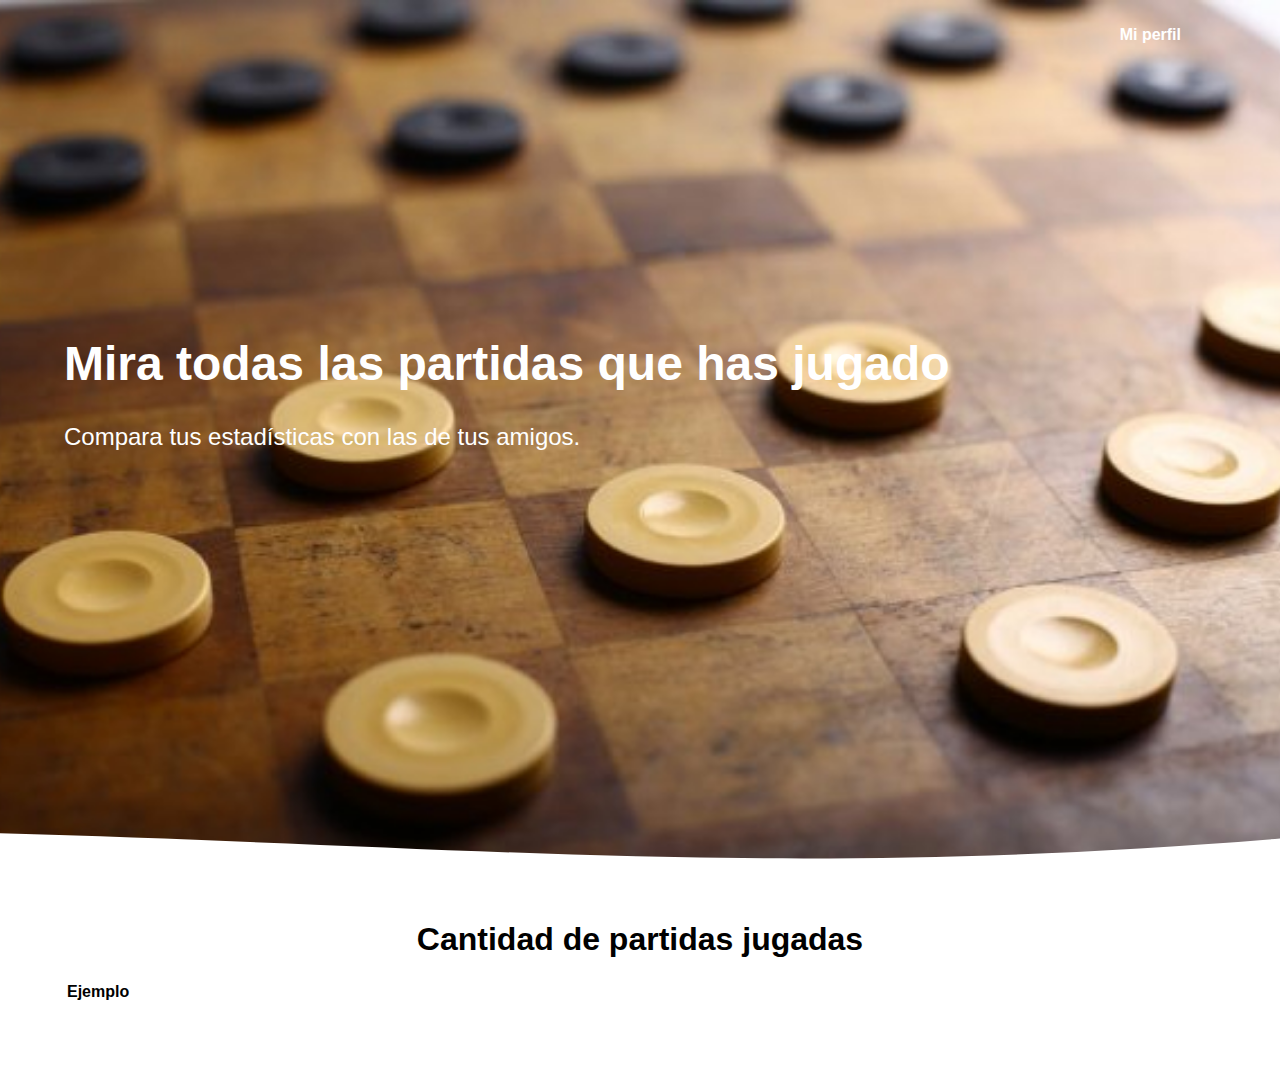
==== myAccount.html @ e55cd2cf "11/11/21" ====
<!DOCTYPE html>
<html lang="es">

<head>
    <meta charset="utf-8">
    <meta names="viewport" content="width=device-width, initial-scale=1.0">
    <meta http-equiv="x-UA-Compatible" content="ie=edge">
    <title>DAMAS PRUEBA</title>
    <link rel="shourt icon" href="assets/damajust1.png" type="image/x-icon">
    <link rel="stylesheet" href="css/normalize.css">
    <link rel="stylesheet" href="css/style.css">
</head>

<body>
    <header class="hero">
        <div class="container">
            <nav class="nav">
                <a href="#" class="nav__items">Mi perfil</a>
            </nav>
            <section class="hero__container">
                <div class="hero_text">
                    <h1 class="hero_title">
                        Mira todas las partidas que has jugado
                    </h1>
                    <h2 class="hero_subtitle">
                        Compara tus estadísticas con las de tus amigos.
                    </h2>
                </div>
            </section>
        </div>
        <div class="hero_wave" style="overflow: hidden;"><svg viewBox="0 0 500 150" preserveAspectRatio="none" style="height: 100%; width: 100%;"><path d="M0.00,49.98 C193.28,70.55 305.58,118.91 500.27,57.72 L500.00,150.00 L-14.95,154.44 Z" style="stroke: none; fill: #fff;"></path></svg></div>
    </header>

    <main>
        <section class="presentation container">
            <table>
                <h1>Cantidad de partidas jugadas</h1>
                <tr>
                    <th>Ejemplo</th>
                </tr>
            </table>
        </section>
    </main>

    <footer class="footer"></footer>
</body>

</html>
---- css/style.css ----
:root{
    --background: linear-gradient(135deg, #667eea7e 0% #764ba298 100%);
    --color-primary: #667eea;
    --color-secondary: #764ba2;
    --botono-padding: 20px 40px;
}

body{
    font-family: 'Raleway', sans-serif;
}

.container{
    width: 90%;
    margin: 0 auto;
    overflow: hidden;
    padding: 80px 0px;
    max-width: 1200px;
}

.subtitle{
    color: var(--color-primary);
    font-size: 2.5rem;
    margin-bottom: 35px;
}

.hero{
    height: 100vh;
    background-image: url('../assets/DAMAS_presentation.jpg');
    background-repeat: no-repeat;
    background-size: cover;
    background-attachment: fixed;
    background-position: center;
    position: relative;
}

.hero .container{
    padding: 0;
}

.nav{
    display: flex;
    justify-content: flex-end;
    height: 70px;
    align-items: center;
    font-weight: 700;
}

.nav__items{
    color: #fff;
    text-decoration: none;
    margin-right: 20px;
    padding: 10px 15px;
    font-weight: inherit;
}

.nav__items--1{
    border: 1px solid #fff;
}

.hero__container{
    display: flex;
    height: calc(100vh - 70px);
    align-items: center;
    color: #ffff;
}

.hero_text{
    width: 80%;
    margin-bottom: 200px;
}

.hero_title{
    font-size: 3.0rem;
}

.hero_subtitle{
    font-size: 1.5rem;
    font-weight: 300;
    margin: 15px 0;
}

.hero_play{
    display: inline-block;
    background: #fff;
    padding: var(--botono-padding);
    margin-top: 20px;
    color: var(--color-primary);
    text-decoration: none;
    border-radius: 40px;

}

.hero_wave{
    position: absolute;
    bottom: 0;
    left: 0;
    width: 100%;
    height: 100px;
}

/* About */

.presentation{
    padding-top: 0;
    text-align: center;
}

.presentation__image{
    width: 200px;
    height: 200px;
    border-radius: 30%;
    margin-bottom: 10px;
    object-fit: cover;
}
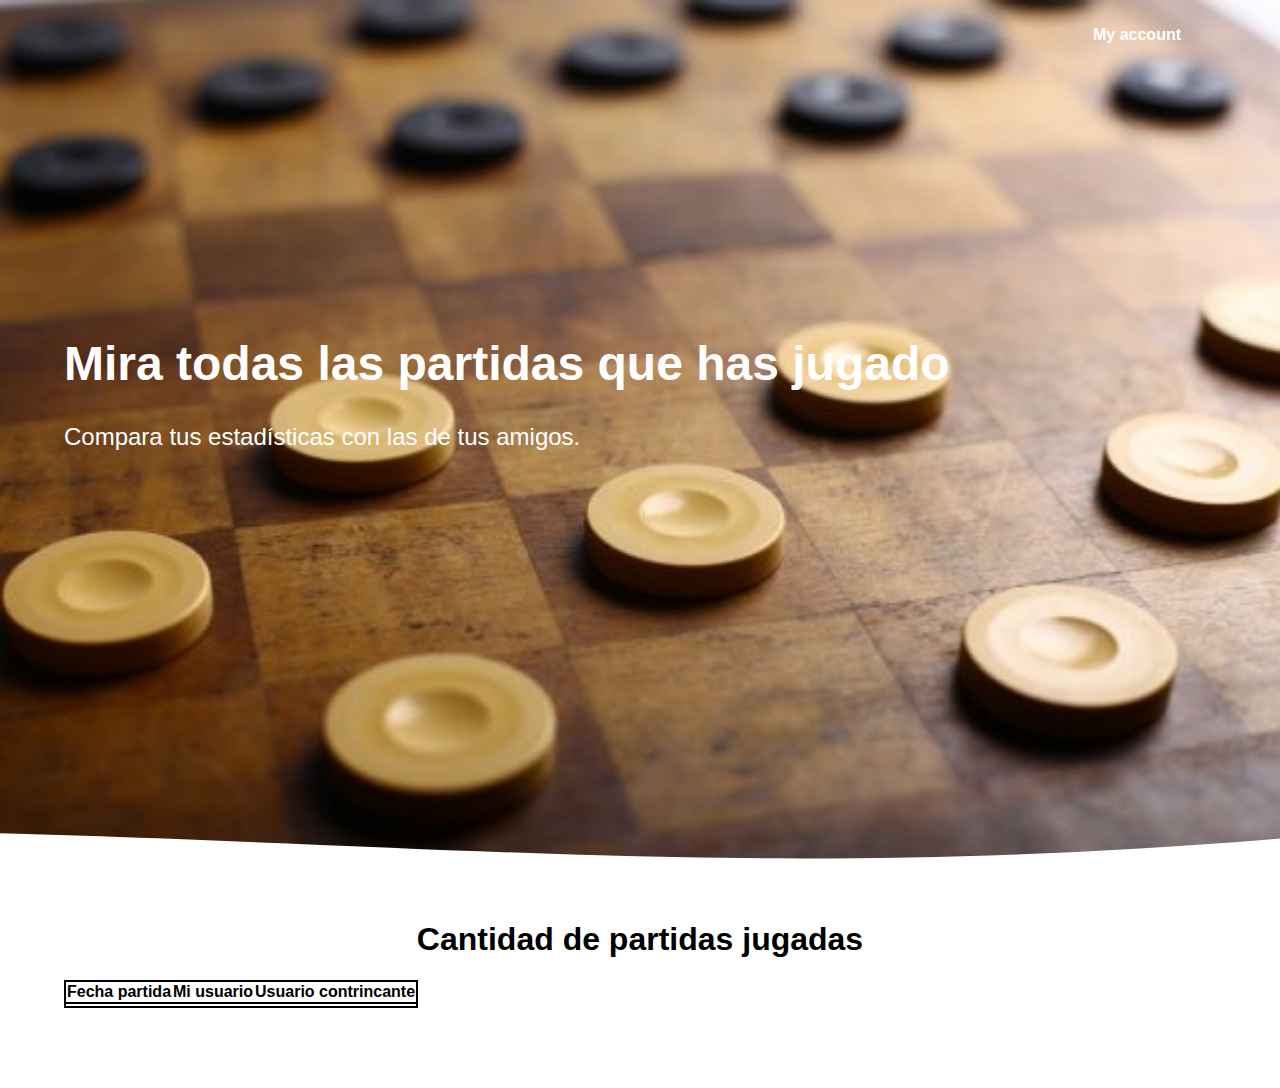
==== commit 989d8b3b: "Probando" ====
--- a/myAccount.html
+++ b/myAccount.html
@@ -15,7 +15,7 @@
     <header class="hero">
         <div class="container">
             <nav class="nav">
-                <a href="#" class="nav__items">Mi perfil</a>
+                <a href="#" class="nav__items">My account</a>
             </nav>
             <section class="hero__container">
                 <div class="hero_text">
@@ -33,10 +33,18 @@
 
     <main>
         <section class="presentation container">
-            <table>
+            <table style="border-collapse: collapse; border: 2px solid black; padding: 20px;">
                 <h1>Cantidad de partidas jugadas</h1>
-                <tr>
-                    <th>Ejemplo</th>
+                <tr style="border: 2px solid black">
+                    <th>Fecha partida</th>
+                    <th>Mi usuario</th>
+                    <th>Usuario contrincante</th>
+                </tr>
+
+                <tr style="border: 2px solid black">
+                    <th></th>
+                    <th></th>
+                    <th></th>
                 </tr>
             </table>
         </section>
